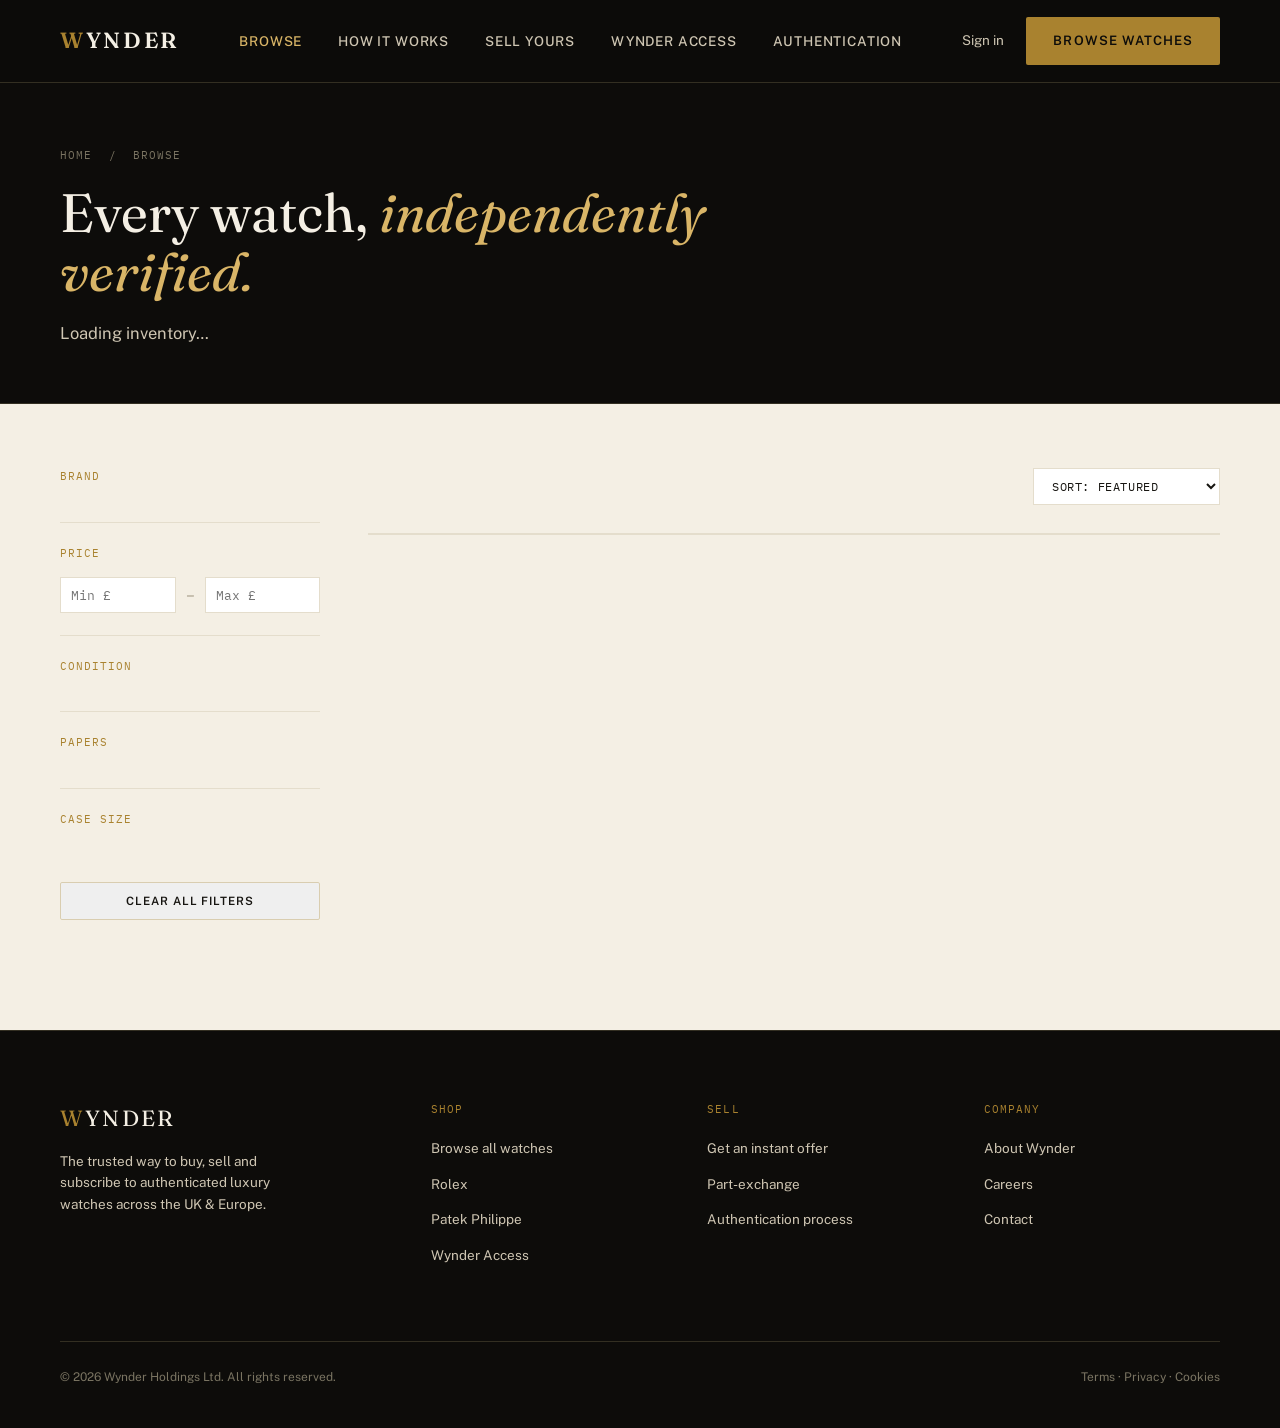
==== browse.html @ 978c3094 "Add files via upload" ====
<!DOCTYPE html>
<html lang="en">
<head>
<meta charset="UTF-8">
<meta name="viewport" content="width=device-width, initial-scale=1.0">
<title>Browse verified watches — Wynder</title>
<meta name="description" content="Browse Wynder's curated selection of independently authenticated luxury watches, from Rolex to Patek Philippe.">
<link rel="preconnect" href="https://fonts.googleapis.com">
<link rel="preconnect" href="https://fonts.gstatic.com" crossorigin>
<link href="https://fonts.googleapis.com/css2?family=Fraunces:ital,opsz,wght@0,9..144,300;0,9..144,400;0,9..144,500;0,9..144,600;1,9..144,400;1,9..144,500&family=Public+Sans:wght@400;500;600;700&family=IBM+Plex+Mono:wght@400;500&display=swap" rel="stylesheet">
<link rel="stylesheet" href="styles.css">
</head>
<body>

<header>
  <nav class="wrap">
    <a href="index.html" class="logo"><span>W</span>YNDER</a>
    <ul class="navlinks">
      <li><a href="browse.html" style="color:#d9b567;">Browse</a></li>
      <li><a href="how-it-works.html">How it works</a></li>
      <li><a href="sell.html">Sell yours</a></li>
      <li><a href="wynder-access.html">Wynder Access</a></li>
      <li><a href="authentication.html">Authentication</a></li>
    </ul>
    <div class="navcta">
      <a href="#" class="navtext">Sign in</a>
      <a href="browse.html" class="btn btn-gold">Browse watches</a>
      <button class="menu-btn" aria-label="Open menu">&#9776;</button>
    </div>
  </nav>
</header>

<section class="pagebanner">
  <div class="wrap">
    <div class="crumb"><a href="index.html">Home</a> &nbsp;/&nbsp; Browse</div>
    <h1 class="serif">Every watch, <em>independently verified.</em></h1>
    <p class="lead" id="banner-count">Loading inventory&hellip;</p>
  </div>
</section>

<section class="light" style="padding-top:64px;">
  <div class="wrap">
    <div class="browse-layout">

      <aside class="filters">
        <div class="filter-block">
          <div class="filter-h">Brand</div>
          <div id="filter-brand"></div>
        </div>

        <div class="filter-block">
          <div class="filter-h">Price</div>
          <div class="filter-range">
            <input type="number" id="price-min" placeholder="Min £" aria-label="Minimum price">
            <span style="color:#a89f8c;">&ndash;</span>
            <input type="number" id="price-max" placeholder="Max £" aria-label="Maximum price">
          </div>
        </div>

        <div class="filter-block">
          <div class="filter-h">Condition</div>
          <div id="filter-condition"></div>
        </div>

        <div class="filter-block">
          <div class="filter-h">Papers</div>
          <div id="filter-papers"></div>
        </div>

        <div class="filter-block" style="border-bottom:none;">
          <div class="filter-h">Case size</div>
          <div id="filter-size"></div>
        </div>

        <button id="clear-filters" type="button" class="btn btn-ghost" style="width:100%; margin-top:18px; border-color:#d9cdb0; color:#171511; font-size:11.5px; padding:11px;">Clear all filters</button>
      </aside>

      <div>
        <div class="results-head">
          <div class="results-count mono" id="results-count">&nbsp;</div>
          <select class="sort-select" id="sort-select">
            <option value="featured">Sort: Featured</option>
            <option value="price-asc">Price: Low to high</option>
            <option value="price-desc">Price: High to low</option>
            <option value="newest">Newest listed</option>
          </select>
        </div>

        <div class="grid-watches" id="watch-grid"></div>
        <p id="no-results" style="display:none; padding:60px 0; text-align:center; color:#8a8272; font-size:14px;">No watches match those filters. Try widening your search.</p>

      </div>

    </div>
  </div>
</section>

<footer>
  <div class="wrap">
    <div class="foot-grid">
      <div>
        <div class="foot-logo"><span>W</span>YNDER</div>
        <p class="foot-tag">The trusted way to buy, sell and subscribe to authenticated luxury watches across the UK &amp; Europe.</p>
      </div>
      <div>
        <div class="foot-h">Shop</div>
        <ul class="foot-links">
          <li><a href="browse.html">Browse all watches</a></li>
          <li><a href="#">Rolex</a></li>
          <li><a href="#">Patek Philippe</a></li>
          <li><a href="wynder-access.html">Wynder Access</a></li>
        </ul>
      </div>
      <div>
        <div class="foot-h">Sell</div>
        <ul class="foot-links">
          <li><a href="sell.html">Get an instant offer</a></li>
          <li><a href="#">Part-exchange</a></li>
          <li><a href="authentication.html">Authentication process</a></li>
        </ul>
      </div>
      <div>
        <div class="foot-h">Company</div>
        <ul class="foot-links">
          <li><a href="index.html#team">About Wynder</a></li>
          <li><a href="#">Careers</a></li>
          <li><a href="#">Contact</a></li>
        </ul>
      </div>
    </div>
    <div class="foot-bottom">
      <span>&copy; 2026 Wynder Holdings Ltd. All rights reserved.</span>
      <span>Terms &middot; Privacy &middot; Cookies</span>
    </div>
  </div>
</footer>

<script src="data/listings.js"></script>
<script>
  const menuBtn = document.querySelector('.menu-btn');
  const navlinks = document.querySelector('.navlinks');
  if(menuBtn){
    menuBtn.addEventListener('click', () => {
      const open = navlinks.style.display === 'flex';
      navlinks.style.display = open ? 'none' : 'flex';
      navlinks.style.cssText += open ? '' : 'position:absolute; top:82px; left:0; right:0; flex-direction:column; background:#0d0c0a; padding:20px 24px; border-bottom:1px solid #332f22; gap:18px;';
    });
  }

  const iconShapes = [
    '<circle cx="60" cy="60" r="44"/><circle cx="60" cy="60" r="36"/><line x1="60" y1="60" x2="60" y2="34"/><line x1="60" y1="60" x2="80" y2="68"/><circle cx="60" cy="60" r="2.4" fill="#a9822f"/><rect x="52" y="8" width="16" height="14" rx="2"/><rect x="52" y="98" width="16" height="14" rx="2"/>',
    '<rect x="24" y="24" width="72" height="72" rx="10"/><circle cx="60" cy="60" r="26"/><line x1="60" y1="60" x2="60" y2="42"/><line x1="60" y1="60" x2="74" y2="60"/>',
    '<circle cx="60" cy="60" r="46"/><circle cx="60" cy="60" r="30"/><line x1="60" y1="60" x2="60" y2="36"/><line x1="60" y1="60" x2="78" y2="72"/><circle cx="60" cy="60" r="2.4" fill="#a9822f"/>',
    '<circle cx="60" cy="60" r="44"/><circle cx="60" cy="60" r="34"/><line x1="60" y1="60" x2="60" y2="38"/><line x1="60" y1="60" x2="72" y2="66"/><circle cx="60" cy="60" r="2.4" fill="#a9822f"/><circle cx="60" cy="24" r="3"/>',
  ];

  const ALL = WYNDER_LISTINGS;
  const CASE_BUCKETS = [
    { key: 'under36', label: 'Under 36mm', test: d => d < 36 },
    { key: '36to40',  label: '36\u201340mm', test: d => d >= 36 && d <= 40 },
    { key: '41to44',  label: '41\u201344mm', test: d => d > 40 && d <= 44 },
    { key: 'over44',  label: 'Over 44mm', test: d => d > 44 },
  ];

  function countBy(items, keyFn){
    const counts = {};
    items.forEach(w => { const k = keyFn(w); counts[k] = (counts[k]||0) + 1; });
    return counts;
  }

  function buildCheckboxGroup(container, items, keyFn, labelFn, sortKeys){
    const counts = countBy(items, keyFn);
    let keys = Object.keys(counts);
    if(sortKeys) keys = sortKeys(keys); else keys.sort();
    container.innerHTML = keys.map(k => `
      <label class="filter-opt">
        <input type="checkbox" data-value="${k}">
        ${labelFn(k)} <span class="cnt">${counts[k]}</span>
      </label>
    `).join('');
  }

  const brandEl = document.getElementById('filter-brand');
  const conditionEl = document.getElementById('filter-condition');
  const papersEl = document.getElementById('filter-papers');
  const sizeEl = document.getElementById('filter-size');

  buildCheckboxGroup(brandEl, ALL, w => w.brand, k => k);
  buildCheckboxGroup(conditionEl, ALL, w => w.condition, k => k, keys => {
    const order = ['Unworn','Excellent','Very good','Good'];
    return keys.sort((a,b) => order.indexOf(a) - order.indexOf(b));
  });
  buildCheckboxGroup(papersEl, ALL, w => w.papers, k => k, keys => {
    const order = ['Full set','Box only','Papers only','Watch only'];
    return keys.sort((a,b) => order.indexOf(a) - order.indexOf(b));
  });

  const sizeCounts = {};
  CASE_BUCKETS.forEach(b => { sizeCounts[b.key] = ALL.filter(w => b.test(w.caseDiameter)).length; });
  sizeEl.innerHTML = CASE_BUCKETS.filter(b => sizeCounts[b.key] > 0).map(b => `
    <label class="filter-opt">
      <input type="checkbox" data-value="${b.key}">
      ${b.label} <span class="cnt">${sizeCounts[b.key]}</span>
    </label>
  `).join('');

  function getChecked(container){
    return Array.from(container.querySelectorAll('input[type="checkbox"]:checked')).map(el => el.dataset.value);
  }

  function applyFilters(){
    const brands = getChecked(brandEl);
    const conditions = getChecked(conditionEl);
    const papers = getChecked(papersEl);
    const sizes = getChecked(sizeEl);
    const min = parseFloat(document.getElementById('price-min').value);
    const max = parseFloat(document.getElementById('price-max').value);

    let results = ALL.filter(w => {
      if(brands.length && !brands.includes(w.brand)) return false;
      if(conditions.length && !conditions.includes(w.condition)) return false;
      if(papers.length && !papers.includes(w.papers)) return false;
      if(sizes.length){
        const bucket = CASE_BUCKETS.find(b => b.test(w.caseDiameter));
        if(!bucket || !sizes.includes(bucket.key)) return false;
      }
      if(!isNaN(min) && w.priceValue < min) return false;
      if(!isNaN(max) && w.priceValue > max) return false;
      return true;
    });

    const sort = document.getElementById('sort-select').value;
    if(sort === 'price-asc') results = results.slice().sort((a,b) => a.priceValue - b.priceValue);
    else if(sort === 'price-desc') results = results.slice().sort((a,b) => b.priceValue - a.priceValue);
    else if(sort === 'newest') results = results.slice().sort((a,b) => b.year - a.year);

    renderGrid(results);
  }

  function renderGrid(items){
    const grid = document.getElementById('watch-grid');
    const countEl = document.getElementById('results-count');
    const noResults = document.getElementById('no-results');

    countEl.textContent = `${items.length} result${items.length === 1 ? '' : 's'}`;
    noResults.style.display = items.length ? 'none' : 'block';
    grid.style.display = items.length ? '' : 'none';

    grid.innerHTML = items.map((w,i) => `
      <div class="wcard">
        <div class="wcard-media">
          <div class="wcard-badge">
            <svg viewBox="0 0 24 24" fill="none" stroke="currentColor" stroke-width="2"><path d="M9 12l2 2 4-4"/><circle cx="12" cy="12" r="10"/></svg>
            Verified
          </div>
          ${w.img
            ? `<img src="${w.img}" alt="${w.brand} ${w.model}" style="width:100%; height:100%; object-fit:cover;">`
            : `<svg viewBox="0 0 120 120" fill="none" stroke="#a9822f" stroke-width="1.4">${iconShapes[w.icon != null ? w.icon : (i % iconShapes.length)]}</svg>`}
        </div>
        <div class="wcard-body">
          <div class="wcard-brand">${w.brand}</div>
          <div class="wcard-name serif">${w.model}</div>
          <div class="wcard-meta mono">${w.meta}</div>
          <div class="wcard-foot">
            <span class="wcard-price">${w.price}</span>
            <a href="${w.link || ('product.html?id=' + w.id)}" class="wcard-link">View &rarr;</a>
          </div>
        </div>
      </div>
    `).join('');
  }

  document.getElementById('banner-count').textContent =
    `${ALL.length} watches currently available, each authenticated by our in-house specialists before listing.`;

  [brandEl, conditionEl, papersEl, sizeEl].forEach(el => el.addEventListener('change', applyFilters));
  document.getElementById('price-min').addEventListener('input', applyFilters);
  document.getElementById('price-max').addEventListener('input', applyFilters);
  document.getElementById('sort-select').addEventListener('change', applyFilters);
  document.getElementById('clear-filters').addEventListener('click', () => {
    document.querySelectorAll('.filters input[type="checkbox"]').forEach(el => el.checked = false);
    document.getElementById('price-min').value = '';
    document.getElementById('price-max').value = '';
    document.getElementById('sort-select').value = 'featured';
    applyFilters();
  });

  applyFilters();
</script>

</body>
</html>
---- styles.css ----
:root{
    --obsidian:#0d0c0a;
    --ink:#17150f;
    --ink-2:#211e16;
    --brass:#a9822f;
    --brass-lt:#c9a25c;
    --champagne:#d9b567;
    --parchment:#f4efe4;
    --parchment-dim:#cfc6b3;
    --verdigris:#5c6b5a;
    --verdigris-lt:#7c8c78;
    --line:#332f22;
    --line-lt:#e4ddcc;
    --max:1240px;
  }
  *{box-sizing:border-box; margin:0; padding:0;}
  html{scroll-behavior:smooth;}
  @media (prefers-reduced-motion: reduce){
    html{scroll-behavior:auto;}
    *{animation-duration:0.001ms !important; animation-iteration-count:1 !important; transition-duration:0.001ms !important;}
  }
  body{
    background:var(--obsidian);
    color:var(--parchment);
    font-family:'Public Sans', sans-serif;
    font-size:16px;
    line-height:1.6;
    -webkit-font-smoothing:antialiased;
  }
  a{color:inherit;}
  .wrap{max-width:var(--max); margin:0 auto; padding:0 40px;}
  .serif{font-family:'Fraunces', serif;}
  .mono{font-family:'IBM Plex Mono', monospace; letter-spacing:0.02em;}
  .eyebrow{
    font-family:'IBM Plex Mono', monospace;
    text-transform:uppercase;
    letter-spacing:0.18em;
    font-size:11px;
    color:var(--champagne);
    display:flex; align-items:center; gap:10px;
  }
  .eyebrow::before{content:""; width:22px; height:1px; background:var(--brass);}
  img,svg{display:block; max-width:100%;}
  button{font-family:inherit; cursor:pointer;}
  :focus-visible{outline:2px solid var(--champagne); outline-offset:3px;}

  /* ---------- nav ---------- */
  header{
    position:sticky; top:0; z-index:50;
    background:rgba(13,12,10,0.86);
    backdrop-filter:blur(10px);
    border-bottom:1px solid var(--line);
  }
  nav.wrap{display:flex; align-items:center; justify-content:space-between; height:82px;}
  .logo{
    font-family:'Fraunces', serif;
    font-weight:600;
    font-size:22px;
    letter-spacing:0.12em;
    color:var(--parchment);
    text-decoration:none;
  }
  .logo span{color:var(--brass);}
  .navlinks{display:flex; gap:36px; list-style:none;}
  .navlinks a{
    font-size:13.5px; text-decoration:none; color:var(--parchment-dim);
    text-transform:uppercase; letter-spacing:0.06em; font-weight:500;
    transition:color .2s;
    padding:6px 0;
    border-bottom:1px solid transparent;
  }
  .navlinks a:hover{color:var(--champagne); border-bottom-color:var(--brass);}
  .navcta{display:flex; align-items:center; gap:22px;}
  .btn{
    display:inline-flex; align-items:center; justify-content:center; gap:8px;
    padding:13px 26px; font-size:13px; font-weight:600;
    text-transform:uppercase; letter-spacing:0.08em;
    text-decoration:none; border-radius:2px; border:1px solid transparent;
    transition:all .2s; white-space:nowrap;
  }
  .btn-gold{background:var(--brass); color:var(--obsidian);}
  .btn-gold:hover{background:var(--champagne);}
  .btn-ghost{border-color:var(--line); color:var(--parchment);}
  .btn-ghost:hover{border-color:var(--brass); color:var(--champagne);}
  .navtext{font-size:13.5px; color:var(--parchment-dim); text-decoration:none;}
  .navtext:hover{color:var(--champagne);}
  .menu-btn{display:none; background:none; border:1px solid var(--line); color:var(--parchment); padding:9px 12px; border-radius:2px;}

  /* ---------- hero ---------- */
  .hero{
    position:relative;
    padding:120px 0 100px;
    overflow:hidden;
    border-bottom:1px solid var(--line);
  }
  .hero-grid{
    display:grid; grid-template-columns:1.15fr 0.85fr; gap:60px; align-items:center;
  }
  .hero h1{
    font-size:clamp(44px, 5.6vw, 78px);
    font-weight:400;
    line-height:1.04;
    letter-spacing:-0.01em;
  }
  .hero h1 em{font-style:italic; color:var(--champagne); font-weight:400;}
  .hero p.lead{
    margin-top:26px; max-width:520px; font-size:18px; color:var(--parchment-dim); line-height:1.7;
  }
  .hero-actions{display:flex; gap:16px; margin-top:38px; flex-wrap:wrap;}
  .search-pill{
    margin-top:44px; display:flex; align-items:center; gap:14px;
    background:var(--ink); border:1px solid var(--line); border-radius:999px;
    padding:8px 8px 8px 22px; max-width:520px;
  }
  .search-pill input{
    flex:1; background:none; border:none; color:var(--parchment); font-size:14px;
    font-family:'Public Sans', sans-serif;
  }
  .search-pill input::placeholder{color:#7a7462;}
  .search-pill input:focus{outline:none;}
  .search-pill button{
    background:var(--brass); color:var(--obsidian); border:none; border-radius:999px;
    padding:12px 22px; font-size:12.5px; font-weight:700; text-transform:uppercase; letter-spacing:0.06em;
  }
  .chips{display:flex; gap:10px; margin-top:18px; flex-wrap:wrap;}
  .chip{
    font-family:'IBM Plex Mono', monospace; font-size:11.5px; padding:7px 14px;
    border:1px solid var(--line); border-radius:999px; color:var(--parchment-dim);
    background:none; transition:all .2s;
  }
  .chip:hover, .chip.active{border-color:var(--brass); color:var(--champagne);}

  /* hero seal */
  .seal-wrap{position:relative; display:flex; align-items:center; justify-content:center;}
  .seal{width:100%; max-width:380px;}
  .seal circle, .seal path, .seal line{
    fill:none; stroke:var(--brass); stroke-width:1;
  }
  .seal .thick{stroke-width:1.6;}
  .seal-draw{
    stroke-dasharray:1400; stroke-dashoffset:1400;
    animation:draw 2.6s ease forwards .3s;
  }
  @keyframes draw{ to{stroke-dashoffset:0;} }
  @media (prefers-reduced-motion: reduce){ .seal-draw{stroke-dashoffset:0; animation:none;} }

  /* ---------- trust strip ---------- */
  .strip{
    border-bottom:1px solid var(--line); background:var(--ink);
  }
  .strip .wrap{
    display:grid; grid-template-columns:repeat(4,1fr);
    padding:36px 40px;
  }
  .strip-item{padding:0 24px; border-left:1px solid var(--line);}
  .strip-item:first-child{border-left:none; padding-left:0;}
  .strip-num{font-family:'Fraunces', serif; font-size:30px; color:var(--champagne); font-weight:500;}
  .strip-lbl{font-size:12.5px; color:var(--parchment-dim); margin-top:6px; line-height:1.5;}
  .strip-src{font-family:'IBM Plex Mono', monospace; font-size:9.5px; color:#6b6455; margin-top:6px; display:block;}

  /* ---------- section shell ---------- */
  section{padding:110px 0;}
  .section-head{max-width:640px; margin-bottom:64px;}
  .section-head h2{font-size:clamp(30px,3.4vw,44px); font-weight:400; margin-top:16px; line-height:1.15;}
  .section-head p{margin-top:16px; color:var(--parchment-dim); font-size:16px; max-width:520px;}
  .light{background:var(--parchment); color:var(--ink);}
  .light .eyebrow{color:var(--brass);}
  .light .section-head p{color:#5c5443;}

  /* ---------- browse grid ---------- */
  .grid-watches{
    display:grid; grid-template-columns:repeat(3,1fr); gap:1px;
    background:var(--line-lt); border:1px solid var(--line-lt);
  }
  .wcard{background:var(--parchment); padding:0; position:relative;}
  .wcard-media{
    aspect-ratio:1/1; display:flex; align-items:center; justify-content:center;
    background:linear-gradient(160deg,#efe9db,#e4ddcc);
    position:relative; overflow:hidden;
  }
  .wcard-media svg{width:56%; height:56%;}
  .wcard-badge{
    position:absolute; top:16px; left:16px;
    display:flex; align-items:center; gap:6px;
    background:var(--ink); color:var(--champagne);
    font-family:'IBM Plex Mono', monospace; font-size:10px; text-transform:uppercase; letter-spacing:0.08em;
    padding:6px 10px; border-radius:999px;
  }
  .wcard-badge svg{width:11px; height:11px;}
  .wcard-body{padding:24px;}
  .wcard-brand{font-family:'IBM Plex Mono', monospace; font-size:11px; text-transform:uppercase; letter-spacing:0.08em; color:var(--brass);}
  .wcard-name{font-family:'Fraunces', serif; font-size:19px; margin-top:6px; color:var(--ink);}
  .wcard-meta{font-size:12.5px; color:#8a8272; margin-top:6px;}
  .wcard-foot{display:flex; align-items:center; justify-content:space-between; margin-top:16px; padding-top:16px; border-top:1px solid var(--line-lt);}
  .wcard-price{font-family:'IBM Plex Mono', monospace; font-size:15px; color:var(--ink); font-weight:500;}
  .wcard-link{font-size:11.5px; text-transform:uppercase; letter-spacing:0.06em; color:var(--brass); text-decoration:none; font-weight:600;}
  .browse-foot{display:flex; justify-content:center; margin-top:48px;}

  /* ---------- how it works ---------- */
  .steps{display:grid; grid-template-columns:repeat(3,1fr); gap:0; border-top:1px solid var(--line);}
  .step{padding:44px 40px 44px 0; border-right:1px solid var(--line);}
  .step:last-child{border-right:none; padding-right:0;}
  .step-idx{font-family:'IBM Plex Mono', monospace; font-size:12px; color:var(--brass);}
  .step h3{font-family:'Fraunces', serif; font-size:26px; font-weight:400; margin:18px 0 12px; font-style:italic;}
  .step p{color:var(--parchment-dim); font-size:14.5px; line-height:1.7;}

  /* ---------- split (sell / access) ---------- */
  .split{display:grid; grid-template-columns:1fr 1fr;}
  .split > div{padding:100px 56px;}
  .split-left{background:var(--ink); border-right:1px solid var(--line);}
  .split-right{background:var(--obsidian);}
  .split h3{font-family:'Fraunces', serif; font-size:34px; font-weight:400; margin:18px 0 18px; max-width:380px;}
  .split p{color:var(--parchment-dim); font-size:15px; max-width:400px; margin-bottom:28px;}
  .kv{display:flex; gap:0; margin:28px 0; border-top:1px solid var(--line);}
  .kv > div{flex:1; padding:18px 0; border-right:1px solid var(--line);}
  .kv > div:last-child{border-right:none;}
  .kv .n{font-family:'Fraunces', serif; font-size:24px; color:var(--champagne);}
  .kv .l{font-size:11.5px; color:var(--parchment-dim); margin-top:4px;}

  /* ---------- authentication ---------- */
  .auth{background:var(--ink); border-top:1px solid var(--line); border-bottom:1px solid var(--line);}
  .auth-grid{display:grid; grid-template-columns:0.9fr 1.1fr; gap:70px; align-items:center;}
  .auth-list{list-style:none; margin-top:30px;}
  .auth-list li{
    display:flex; gap:18px; padding:20px 0; border-top:1px solid var(--line);
  }
  .auth-list li:last-child{border-bottom:1px solid var(--line);}
  .auth-list .num{font-family:'IBM Plex Mono', monospace; color:var(--brass); font-size:13px; padding-top:2px;}
  .auth-list h4{font-family:'Fraunces', serif; font-weight:500; font-size:16.5px; margin-bottom:6px;}
  .auth-list p{font-size:13.5px; color:var(--parchment-dim); line-height:1.6;}
  .auth-visual{
    aspect-ratio:4/5; border:1px solid var(--line);
    display:flex; align-items:center; justify-content:center;
    background:radial-gradient(circle at 50% 40%, #1c1912, var(--obsidian));
  }
  .auth-visual .seal{max-width:230px;}
  .auth-visual .seal circle, .auth-visual .seal path, .auth-visual .seal line{stroke:var(--brass);}

  /* ---------- brand strip / trustpilot ---------- */
  .testi{background:var(--parchment); color:var(--ink);}
  .testi-grid{display:grid; grid-template-columns:repeat(3,1fr); gap:1px; background:var(--line-lt); border:1px solid var(--line-lt);}
  .testi-card{background:var(--parchment); padding:32px;}
  .stars{color:var(--brass); font-size:13px; letter-spacing:2px;}
  .testi-card p{font-family:'Fraunces', serif; font-style:italic; font-size:16px; margin:16px 0 18px; line-height:1.55; color:#2a2619;}
  .testi-name{font-size:12px; color:#8a8272; text-transform:uppercase; letter-spacing:0.05em;}

  /* ---------- final cta ---------- */
  .cta-band{
    text-align:center; padding:120px 0; position:relative;
    border-top:1px solid var(--line);
  }
  .cta-band h2{font-family:'Fraunces', serif; font-weight:400; font-size:clamp(36px,5vw,58px); max-width:760px; margin:0 auto 30px;}
  .cta-band h2 em{color:var(--champagne); font-style:italic;}
  .cta-actions{display:flex; gap:16px; justify-content:center; margin-top:18px;}

  /* ---------- footer ---------- */
  footer{border-top:1px solid var(--line); padding:70px 0 40px;}
  .foot-grid{display:grid; grid-template-columns:1.4fr 1fr 1fr 1fr; gap:40px;}
  .foot-logo{font-family:'Fraunces', serif; font-size:22px; letter-spacing:0.1em;}
  .foot-logo span{color:var(--brass);}
  .foot-tag{color:var(--parchment-dim); font-size:13.5px; margin-top:14px; max-width:260px; line-height:1.6;}
  .foot-h{font-family:'IBM Plex Mono', monospace; font-size:11px; text-transform:uppercase; letter-spacing:0.1em; color:var(--brass); margin-bottom:16px;}
  .foot-links{list-style:none;}
  .foot-links li{margin-bottom:10px;}
  .foot-links a{color:var(--parchment-dim); text-decoration:none; font-size:13.5px;}
  .foot-links a:hover{color:var(--champagne);}
  .foot-bottom{
    display:flex; justify-content:space-between; align-items:center;
    margin-top:64px; padding-top:26px; border-top:1px solid var(--line);
    font-size:12px; color:#7a7462; flex-wrap:wrap; gap:12px;
  }

  /* ---------- responsive ---------- */
  @media (max-width:980px){
    .wrap{padding:0 24px;}
    .navlinks{display:none;}
    .menu-btn{display:block;}
    .navtext{display:none;}
    .hero{padding:70px 0 60px;}
    .hero-grid{grid-template-columns:1fr; gap:50px;}
    .seal-wrap{order:-1;}
    .seal{max-width:220px; margin:0 auto;}
    .strip .wrap{grid-template-columns:repeat(2,1fr); row-gap:28px;}
    .strip-item:nth-child(3){border-left:none;}
    section{padding:70px 0;}
    .grid-watches{grid-template-columns:1fr;}
    .steps{grid-template-columns:1fr; border-top:none;}
    .step{border-right:none; border-top:1px solid var(--line); padding:32px 0;}
    .split{grid-template-columns:1fr;}
    .split-left{border-right:none; border-bottom:1px solid var(--line);}
    .split > div{padding:60px 24px;}
    .auth-grid{grid-template-columns:1fr;}
    .auth-visual{order:-1; max-width:280px; margin:0 auto;}
    .testi-grid{grid-template-columns:1fr;}
    .foot-grid{grid-template-columns:1fr 1fr; row-gap:36px;}
  }

/* ============ shared interior-page components ============ */

/* page banner (small hero for interior pages) */
.pagebanner{
  padding:64px 0 56px; border-bottom:1px solid var(--line);
  position:relative;
}
.pagebanner .crumb{
  font-family:'IBM Plex Mono', monospace; font-size:11px; text-transform:uppercase;
  letter-spacing:0.1em; color:#7a7462; margin-bottom:18px;
}
.pagebanner .crumb a{color:#7a7462; text-decoration:none;}
.pagebanner .crumb a:hover{color:var(--champagne);}
.pagebanner h1{font-size:clamp(34px,4.4vw,54px); font-weight:400; line-height:1.1; max-width:760px;}
.pagebanner h1 em{color:var(--champagne); font-style:italic;}
.pagebanner p.lead{margin-top:18px; color:var(--parchment-dim); font-size:16.5px; max-width:560px; line-height:1.7;}

/* browse layout: sidebar + grid */
.browse-layout{display:grid; grid-template-columns:260px 1fr; gap:48px; align-items:start;}
.filters{position:sticky; top:100px;}
.filter-block{border-bottom:1px solid var(--line-lt); padding:22px 0;}
.filter-block:first-child{padding-top:0;}
.filter-h{font-family:'IBM Plex Mono', monospace; font-size:11px; text-transform:uppercase; letter-spacing:0.09em; color:var(--brass); margin-bottom:14px;}
.filter-opt{display:flex; align-items:center; gap:10px; padding:6px 0; font-size:13.5px; color:#5c5443; cursor:pointer;}
.filter-opt input{accent-color:var(--brass);}
.filter-opt .cnt{margin-left:auto; color:#a89f8c; font-family:'IBM Plex Mono', monospace; font-size:11px;}
.filter-range{display:flex; align-items:center; gap:10px; margin-top:8px;}
.filter-range input{width:100%; padding:9px 10px; border:1px solid var(--line-lt); font-size:12.5px; font-family:'IBM Plex Mono', monospace; background:#fff; color:#171511;}
.results-head{display:flex; align-items:center; justify-content:space-between; margin-bottom:28px; flex-wrap:wrap; gap:14px;}
.results-count{font-size:13.5px; color:#8a8272;}
.sort-select{
  font-family:'IBM Plex Mono', monospace; font-size:12px; padding:9px 14px; border:1px solid var(--line-lt);
  background:#fff; color:#171511; text-transform:uppercase; letter-spacing:0.05em;
}
.pagination{display:flex; justify-content:center; gap:8px; margin-top:56px;}
.page-btn{
  width:38px; height:38px; display:flex; align-items:center; justify-content:center;
  border:1px solid var(--line-lt); font-family:'IBM Plex Mono', monospace; font-size:12.5px;
  color:#5c5443; text-decoration:none; background:#fff;
}
.page-btn.active{background:var(--ink); color:var(--champagne); border-color:var(--ink);}
.page-btn:hover:not(.active){border-color:var(--brass); color:var(--brass);}

/* forms */
.form-card{background:var(--ink); border:1px solid var(--line); padding:44px;}
.form-row{display:grid; grid-template-columns:1fr 1fr; gap:20px; margin-bottom:20px;}
.form-field{display:flex; flex-direction:column; gap:8px;}
.form-field.full{grid-column:1/-1;}
.form-field label{font-size:12px; text-transform:uppercase; letter-spacing:0.06em; color:var(--parchment-dim);}
.form-field input, .form-field select, .form-field textarea{
  background:var(--obsidian); border:1px solid var(--line); color:var(--parchment);
  padding:13px 14px; font-family:'Public Sans', sans-serif; font-size:14.5px; border-radius:2px;
}
.form-field input:focus, .form-field select:focus, .form-field textarea:focus{outline:none; border-color:var(--brass);}
.form-field textarea{resize:vertical; min-height:100px;}
.form-note{font-size:12px; color:#7a7462; margin-top:18px; line-height:1.6;}

/* process timeline (expanded how-it-works) */
.timeline{margin-top:20px;}
.tl-item{display:grid; grid-template-columns:90px 1fr; gap:30px; padding:40px 0; border-top:1px solid var(--line);}
.tl-item:last-child{border-bottom:1px solid var(--line);}
.tl-idx{font-family:'IBM Plex Mono', monospace; font-size:13px; color:var(--brass); padding-top:4px;}
.tl-item h3{font-family:'Fraunces', serif; font-size:26px; font-weight:400; font-style:italic; margin-bottom:12px;}
.tl-item p{color:var(--parchment-dim); font-size:15px; max-width:640px; line-height:1.75;}
.tl-item ul{margin-top:14px; padding-left:20px; color:var(--parchment-dim); font-size:14px; line-height:1.9;}

/* pricing tiers (wynder access) */
.tiers{display:grid; grid-template-columns:repeat(3,1fr); gap:1px; background:var(--line); border:1px solid var(--line);}
.tier{background:var(--ink); padding:40px 32px; position:relative;}
.tier.featured{background:var(--obsidian);}
.tier-tag{
  position:absolute; top:0; left:32px; transform:translateY(-50%);
  background:var(--brass); color:var(--obsidian); font-family:'IBM Plex Mono', monospace;
  font-size:10px; text-transform:uppercase; letter-spacing:0.08em; padding:5px 12px; border-radius:999px;
}
.tier-name{font-family:'IBM Plex Mono', monospace; font-size:12px; text-transform:uppercase; letter-spacing:0.08em; color:var(--brass);}
.tier-price{font-family:'Fraunces', serif; font-size:42px; color:var(--parchment); margin:14px 0 4px;}
.tier-price span{font-size:14px; color:var(--parchment-dim); font-family:'Public Sans', sans-serif;}
.tier-desc{font-size:13.5px; color:var(--parchment-dim); margin-bottom:24px; min-height:40px;}
.tier-list{list-style:none; margin-bottom:32px;}
.tier-list li{
  display:flex; gap:10px; padding:10px 0; border-top:1px solid var(--line);
  font-size:13.5px; color:var(--parchment-dim);
}
.tier-list li:before{content:"\2713"; color:var(--brass); font-weight:700;}

/* FAQ accordion */
.faq{max-width:760px;}
.faq-item{border-top:1px solid var(--line-lt);}
.faq-item:last-child{border-bottom:1px solid var(--line-lt);}
.faq-q{
  display:flex; align-items:center; justify-content:space-between; width:100%;
  background:none; border:none; text-align:left; padding:22px 0; cursor:pointer;
  font-family:'Fraunces', serif; font-size:17px; color:#171511;
}
.faq-q .ic{font-family:'IBM Plex Mono', monospace; color:var(--brass); font-size:16px; transition:transform .25s;}
.faq-item.open .ic{transform:rotate(45deg);}
.faq-a{max-height:0; overflow:hidden; transition:max-height .3s ease;}
.faq-a p{padding-bottom:22px; color:#5c5443; font-size:14.5px; line-height:1.75; max-width:640px;}

/* dark faq variant */
.faq.on-dark .faq-item{border-color:var(--line);}
.faq.on-dark .faq-q{color:var(--parchment);}
.faq.on-dark .faq-a p{color:var(--parchment-dim);}

/* stat row (authentication / sell pages) */
.statrow{display:grid; grid-template-columns:repeat(4,1fr); gap:1px; background:var(--line-lt); border:1px solid var(--line-lt); margin-top:20px;}
.statrow > div{background:var(--parchment); padding:26px 22px;}
.statrow .n{font-family:'Fraunces', serif; font-size:28px; color:var(--brass);}
.statrow .l{font-size:12px; color:#8a8272; margin-top:6px;}

@media (max-width:980px){
  .browse-layout{grid-template-columns:1fr;}
  .filters{position:static;}
  .tiers{grid-template-columns:1fr;}
  .tl-item{grid-template-columns:1fr; gap:10px;}
  .form-row{grid-template-columns:1fr;}
  .statrow{grid-template-columns:1fr 1fr;}
}

/* ============ product detail page ============ */
.product-layout{display:grid; grid-template-columns:1.05fr 0.95fr; gap:56px; align-items:flex-start;}
.product-media{
  aspect-ratio:1/1; border:1px solid var(--line-lt); position:relative; overflow:hidden;
  background:linear-gradient(160deg,#efe9db,#e4ddcc);
}
.product-media img{width:100%; height:100%; object-fit:cover;}
.product-media .wcard-badge{position:absolute; top:18px; left:18px;}
.product-brand{font-family:'IBM Plex Mono', monospace; font-size:12px; text-transform:uppercase; letter-spacing:0.1em; color:var(--brass);}
.product-title{font-family:'Fraunces', serif; font-size:34px; margin:10px 0 6px; color:#171511;}
.product-sub{font-size:14px; color:#8a8272; margin-bottom:22px;}
.product-price{font-family:'IBM Plex Mono', monospace; font-size:30px; color:#171511; font-weight:500; margin-bottom:26px;}
.product-actions{display:flex; gap:14px; flex-wrap:wrap; margin-bottom:30px;}
.trust-row{display:flex; gap:26px; flex-wrap:wrap; padding-top:24px; border-top:1px solid var(--line-lt);}
.trust-row div{display:flex; align-items:center; gap:9px; font-size:12.5px; color:#5c5443;}
.trust-row svg{width:17px; height:17px; color:var(--brass); flex-shrink:0;}
.spec-table{width:100%; border-collapse:collapse; margin-top:14px;}
.spec-table tr{border-bottom:1px solid var(--line-lt);}
.spec-table td{padding:14px 4px; font-size:13.5px;}
.spec-table td:first-child{color:#8a8272; width:40%;}
.spec-table td:last-child{color:#171511; font-weight:500; text-align:right;}
@media (max-width:980px){
  .product-layout{grid-template-columns:1fr;}
}
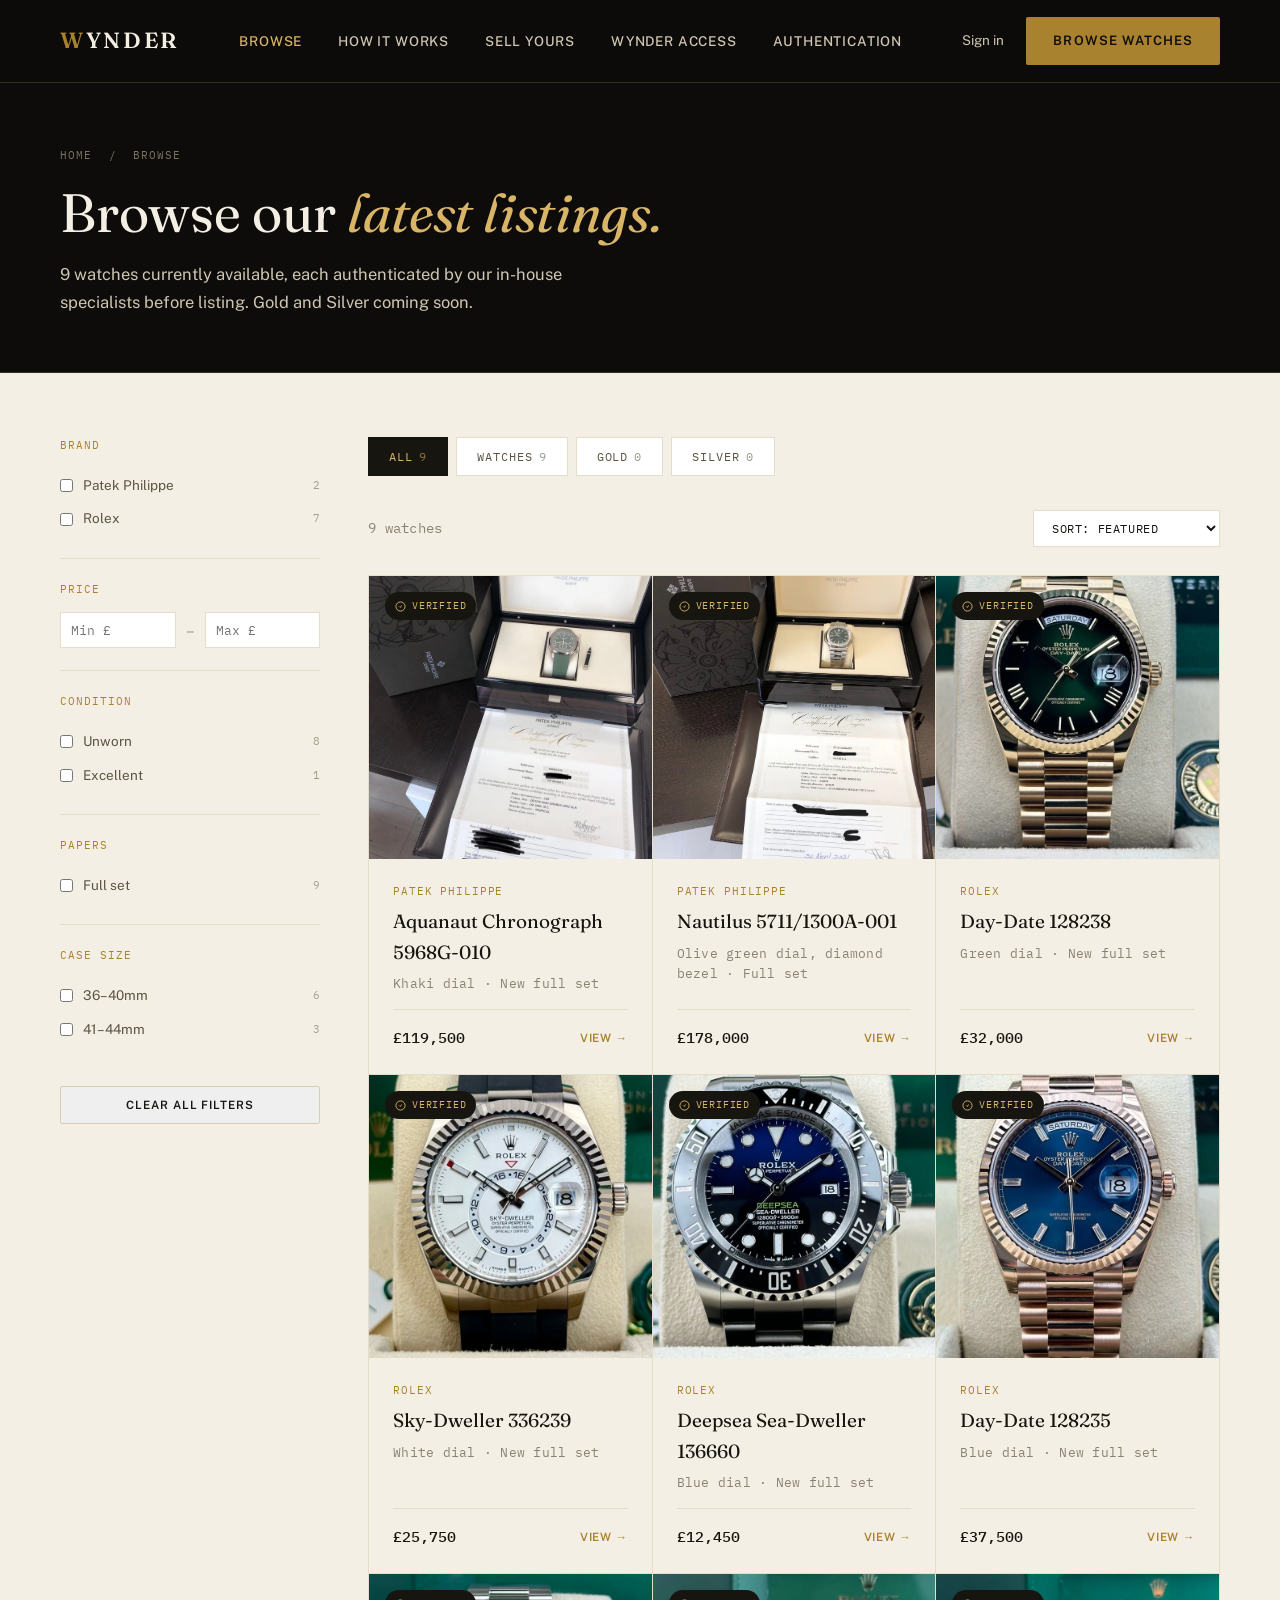
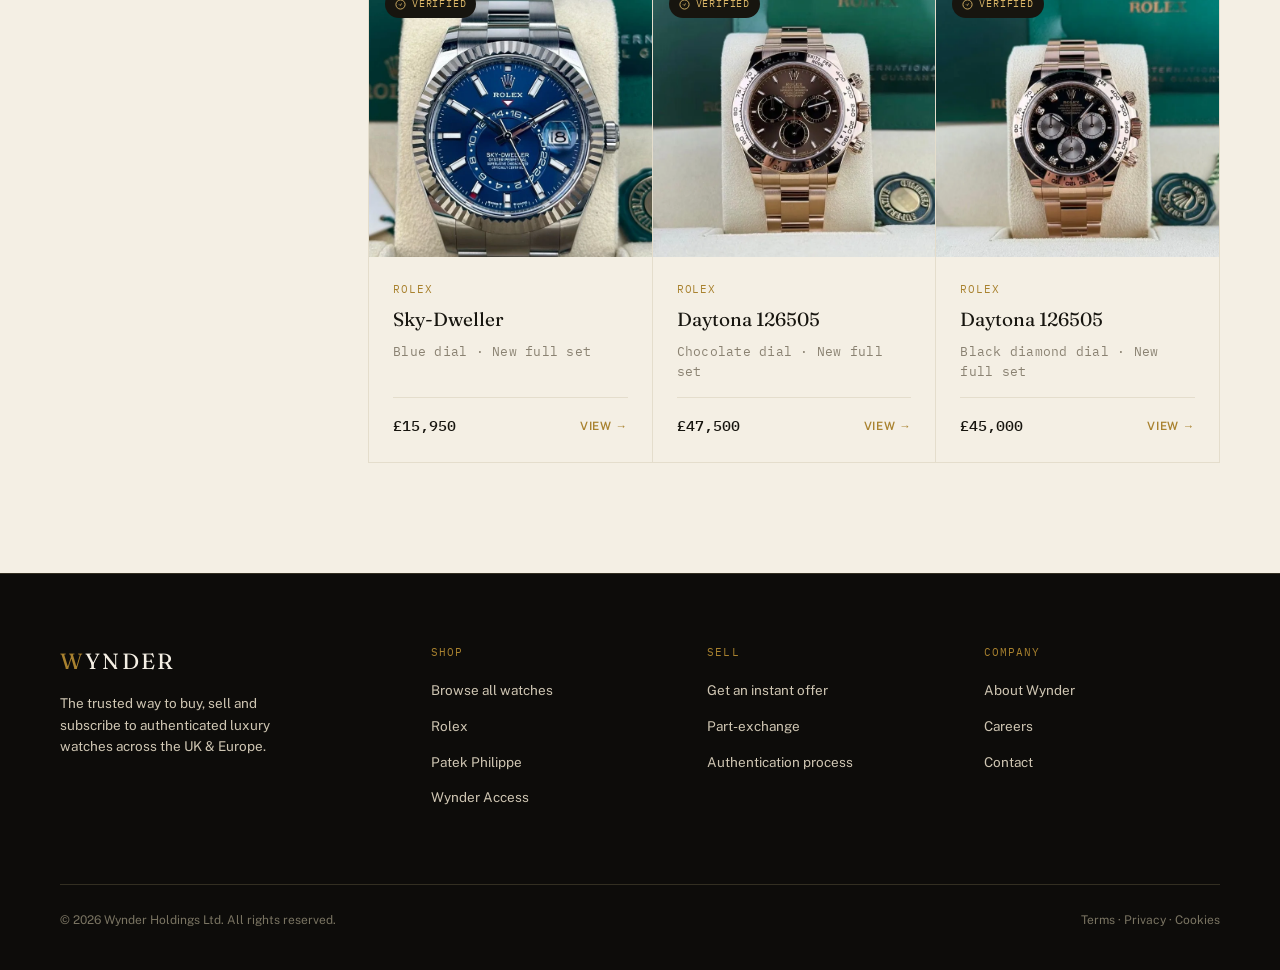
==== commit 14ac4279: "Add files via upload" ====
--- a/browse.html
+++ b/browse.html
@@ -33,7 +33,7 @@
 <section class="pagebanner">
   <div class="wrap">
     <div class="crumb"><a href="index.html">Home</a> &nbsp;/&nbsp; Browse</div>
-    <h1 class="serif">Every watch, <em>independently verified.</em></h1>
+    <h1 class="serif" id="banner-title">Every watch, <em>independently verified.</em></h1>
     <p class="lead" id="banner-count">Loading inventory&hellip;</p>
   </div>
 </section>
@@ -44,7 +44,7 @@
 
       <aside class="filters">
         <div class="filter-block">
-          <div class="filter-h">Brand</div>
+          <div class="filter-h" id="brand-heading">Brand</div>
           <div id="filter-brand"></div>
         </div>
 
@@ -57,17 +57,17 @@
           </div>
         </div>
 
-        <div class="filter-block">
+        <div class="filter-block watch-only">
           <div class="filter-h">Condition</div>
           <div id="filter-condition"></div>
         </div>
 
-        <div class="filter-block">
+        <div class="filter-block watch-only">
           <div class="filter-h">Papers</div>
           <div id="filter-papers"></div>
         </div>
 
-        <div class="filter-block" style="border-bottom:none;">
+        <div class="filter-block watch-only" style="border-bottom:none;">
           <div class="filter-h">Case size</div>
           <div id="filter-size"></div>
         </div>
@@ -76,6 +76,8 @@
       </aside>
 
       <div>
+        <div class="cat-tabs" id="cat-tabs" style="display:none;"></div>
+
         <div class="results-head">
           <div class="results-count mono" id="results-count">&nbsp;</div>
           <select class="sort-select" id="sort-select">
@@ -154,7 +156,14 @@
     '<circle cx="60" cy="60" r="44"/><circle cx="60" cy="60" r="34"/><line x1="60" y1="60" x2="60" y2="38"/><line x1="60" y1="60" x2="72" y2="66"/><circle cx="60" cy="60" r="2.4" fill="#a9822f"/><circle cx="60" cy="24" r="3"/>',
   ];
 
-  const ALL = WYNDER_LISTINGS;
+  // every listing is a 'watch' unless data/listings.js says otherwise
+  const ALL = WYNDER_LISTINGS.map(w => Object.assign({ category: 'watch' }, w));
+  // Watches, Gold and Silver are always offered as tabs; any other category in the data is added after them
+  const CATS = ['watch', 'gold', 'silver'].concat(Array.from(new Set(ALL.map(w => w.category))).filter(c => !['watch', 'gold', 'silver'].includes(c)));
+  const CAT_LABEL = { watch: 'Watches', gold: 'Gold', silver: 'Silver' };
+  const CAT_BADGE = { watch: 'Verified', gold: 'Gold', silver: 'Silver' };
+  const BULLION = ['gold', 'silver'];
+  const coinIcon = '<circle cx="60" cy="60" r="42"/><circle cx="60" cy="60" r="33"/><line x1="60" y1="42" x2="60" y2="78"/><line x1="46" y1="60" x2="74" y2="60"/>';
   const CASE_BUCKETS = [
     { key: 'under36', label: 'Under 36mm', test: d => d < 36 },
     { key: '36to40',  label: '36\u201340mm', test: d => d >= 36 && d <= 40 },
@@ -162,47 +171,64 @@
     { key: 'over44',  label: 'Over 44mm', test: d => d > 44 },
   ];
 
+  let activeCat = 'all';
+  const wantedCat = new URLSearchParams(window.location.search).get('category');
+  if(CATS.length > 1 && CATS.includes(wantedCat)) activeCat = wantedCat;
+
+  const brandEl = document.getElementById('filter-brand');
+  const conditionEl = document.getElementById('filter-condition');
+  const papersEl = document.getElementById('filter-papers');
+  const sizeEl = document.getElementById('filter-size');
+
+  function pool(){
+    return activeCat === 'all' ? ALL : ALL.filter(w => w.category === activeCat);
+  }
+  function watchMode(){
+    // watch-only filters show on the Watches tab, and on All while there is nothing but watches
+    return activeCat === 'watch' || (activeCat === 'all' && !ALL.some(w => w.category !== 'watch'));
+  }
+
   function countBy(items, keyFn){
     const counts = {};
     items.forEach(w => { const k = keyFn(w); counts[k] = (counts[k]||0) + 1; });
     return counts;
   }
-
-  function buildCheckboxGroup(container, items, keyFn, labelFn, sortKeys){
+  function buildCheckboxGroup(container, items, keyFn, sortKeys){
     const counts = countBy(items, keyFn);
     let keys = Object.keys(counts);
-    if(sortKeys) keys = sortKeys(keys); else keys.sort();
+    keys = sortKeys ? sortKeys(keys) : keys.sort();
     container.innerHTML = keys.map(k => `
       <label class="filter-opt">
         <input type="checkbox" data-value="${k}">
-        ${labelFn(k)} <span class="cnt">${counts[k]}</span>
+        ${k} <span class="cnt">${counts[k]}</span>
       </label>
     `).join('');
   }
 
-  const brandEl = document.getElementById('filter-brand');
-  const conditionEl = document.getElementById('filter-condition');
-  const papersEl = document.getElementById('filter-papers');
-  const sizeEl = document.getElementById('filter-size');
-
-  buildCheckboxGroup(brandEl, ALL, w => w.brand, k => k);
-  buildCheckboxGroup(conditionEl, ALL, w => w.condition, k => k, keys => {
-    const order = ['Unworn','Excellent','Very good','Good'];
-    return keys.sort((a,b) => order.indexOf(a) - order.indexOf(b));
-  });
-  buildCheckboxGroup(papersEl, ALL, w => w.papers, k => k, keys => {
-    const order = ['Full set','Box only','Papers only','Watch only'];
-    return keys.sort((a,b) => order.indexOf(a) - order.indexOf(b));
-  });
-
-  const sizeCounts = {};
-  CASE_BUCKETS.forEach(b => { sizeCounts[b.key] = ALL.filter(w => b.test(w.caseDiameter)).length; });
-  sizeEl.innerHTML = CASE_BUCKETS.filter(b => sizeCounts[b.key] > 0).map(b => `
-    <label class="filter-opt">
-      <input type="checkbox" data-value="${b.key}">
-      ${b.label} <span class="cnt">${sizeCounts[b.key]}</span>
-    </label>
-  `).join('');
+  function buildFilters(){
+    const items = pool();
+    const watches = items.filter(w => w.category === 'watch');
+    document.getElementById('brand-heading').textContent =
+      BULLION.includes(activeCat) ? 'Mint' : (ALL.some(w => BULLION.includes(w.category)) && activeCat === 'all' ? 'Brand / mint' : 'Brand');
+    buildCheckboxGroup(brandEl, items, w => w.brand);
+    buildCheckboxGroup(conditionEl, watches, w => w.condition, keys => {
+      const order = ['Unworn','Excellent','Very good','Good'];
+      return keys.sort((a,b) => order.indexOf(a) - order.indexOf(b));
+    });
+    buildCheckboxGroup(papersEl, watches, w => w.papers, keys => {
+      const order = ['Full set','Box only','Papers only','Watch only'];
+      return keys.sort((a,b) => order.indexOf(a) - order.indexOf(b));
+    });
+    const sizeCounts = {};
+    CASE_BUCKETS.forEach(b => { sizeCounts[b.key] = watches.filter(w => b.test(w.caseDiameter)).length; });
+    sizeEl.innerHTML = CASE_BUCKETS.filter(b => sizeCounts[b.key] > 0).map(b => `
+      <label class="filter-opt">
+        <input type="checkbox" data-value="${b.key}">
+        ${b.label} <span class="cnt">${sizeCounts[b.key]}</span>
+      </label>
+    `).join('');
+    document.querySelectorAll('.watch-only').forEach(el => { el.style.display = watchMode() ? '' : 'none'; });
+  }
 
   function getChecked(container){
     return Array.from(container.querySelectorAll('input[type="checkbox"]:checked')).map(el => el.dataset.value);
@@ -216,13 +242,15 @@
     const min = parseFloat(document.getElementById('price-min').value);
     const max = parseFloat(document.getElementById('price-max').value);
 
-    let results = ALL.filter(w => {
+    let results = pool().filter(w => {
       if(brands.length && !brands.includes(w.brand)) return false;
-      if(conditions.length && !conditions.includes(w.condition)) return false;
-      if(papers.length && !papers.includes(w.papers)) return false;
-      if(sizes.length){
-        const bucket = CASE_BUCKETS.find(b => b.test(w.caseDiameter));
-        if(!bucket || !sizes.includes(bucket.key)) return false;
+      if(w.category === 'watch'){
+        if(conditions.length && !conditions.includes(w.condition)) return false;
+        if(papers.length && !papers.includes(w.papers)) return false;
+        if(sizes.length){
+          const bucket = CASE_BUCKETS.find(b => b.test(w.caseDiameter));
+          if(!bucket || !sizes.includes(bucket.key)) return false;
+        }
       }
       if(!isNaN(min) && w.priceValue < min) return false;
       if(!isNaN(max) && w.priceValue > max) return false;
@@ -232,7 +260,10 @@
     const sort = document.getElementById('sort-select').value;
     if(sort === 'price-asc') results = results.slice().sort((a,b) => a.priceValue - b.priceValue);
     else if(sort === 'price-desc') results = results.slice().sort((a,b) => b.priceValue - a.priceValue);
-    else if(sort === 'newest') results = results.slice().sort((a,b) => b.year - a.year);
+    else if(sort === 'newest'){
+      const yr = w => parseInt(String(w.year || '').slice(-4), 10) || 0;   // '2014–2026' sorts as 2026
+      results = results.slice().sort((a,b) => yr(b) - yr(a));
+    }
 
     renderGrid(results);
   }
@@ -241,8 +272,12 @@
     const grid = document.getElementById('watch-grid');
     const countEl = document.getElementById('results-count');
     const noResults = document.getElementById('no-results');
-
-    countEl.textContent = `${items.length} result${items.length === 1 ? '' : 's'}`;
+    const noun = BULLION.includes(activeCat) ? (CAT_LABEL[activeCat].toLowerCase() + ' listing') : (watchMode() ? 'watch' : 'listing');
+
+    countEl.textContent = `${items.length} ${noun}${items.length === 1 ? '' : (noun === 'watch' ? 'es' : 's')}`;
+    noResults.textContent = pool().length === 0
+      ? (BULLION.includes(activeCat) ? CAT_LABEL[activeCat] + ' is coming soon \u2014 new listings will appear here shortly.' : 'Nothing listed here yet.')
+      : 'No listings match those filters. Try widening your search.';
     noResults.style.display = items.length ? 'none' : 'block';
     grid.style.display = items.length ? '' : 'none';
 
@@ -251,27 +286,70 @@
         <div class="wcard-media">
           <div class="wcard-badge">
             <svg viewBox="0 0 24 24" fill="none" stroke="currentColor" stroke-width="2"><path d="M9 12l2 2 4-4"/><circle cx="12" cy="12" r="10"/></svg>
-            Verified
+            ${CAT_BADGE[w.category] || 'Listed'}
           </div>
           ${w.img
             ? `<img src="${w.img}" alt="${w.brand} ${w.model}" style="width:100%; height:100%; object-fit:cover;">`
-            : `<svg viewBox="0 0 120 120" fill="none" stroke="#a9822f" stroke-width="1.4">${iconShapes[w.icon != null ? w.icon : (i % iconShapes.length)]}</svg>`}
+            : `<svg viewBox="0 0 120 120" fill="none" stroke="#a9822f" stroke-width="1.4">${BULLION.includes(w.category) ? coinIcon : iconShapes[w.icon != null ? w.icon : (i % iconShapes.length)]}</svg>`}
         </div>
         <div class="wcard-body">
           <div class="wcard-brand">${w.brand}</div>
           <div class="wcard-name serif">${w.model}</div>
           <div class="wcard-meta mono">${w.meta}</div>
+          ${BULLION.includes(w.category) ? '<a href="id-requirements.html" style="display:inline-block; margin-top:10px; font-size:11.5px; color:#a9822f; text-decoration:underline;">ID required to buy &rarr;</a>' : ''}
           <div class="wcard-foot">
             <span class="wcard-price">${w.price}</span>
             <a href="${w.link || ('product.html?id=' + w.id)}" class="wcard-link">View &rarr;</a>
           </div>
         </div>
       </div>
-    `).join('');
-  }
-
-  document.getElementById('banner-count').textContent =
-    `${ALL.length} watches currently available, each authenticated by our in-house specialists before listing.`;
+    `).join('') + '<div class="wcard-filler"></div>'.repeat((3 - items.length % 3) % 3);
+  }
+
+  function renderBanner(){
+    const titleEl = document.getElementById('banner-title');
+    const lead = document.getElementById('banner-count');
+    const count = c => ALL.filter(w => w.category === c).length;
+    titleEl.innerHTML = 'Browse our <em>latest listings.</em>';
+    const empty = BULLION.filter(c => count(c) === 0).map(c => CAT_LABEL[c]);
+    const soon = empty.length ? ' ' + empty.join(' and ') + ' coming soon.' : '';
+    const bullionLive = BULLION.filter(c => count(c) > 0);
+    if(bullionLive.length === 0){
+      lead.textContent = `${count('watch')} watches currently available, each authenticated by our in-house specialists before listing.${soon}`;
+      return;
+    }
+    const parts = bullionLive.map(c => `${count(c)} ${CAT_LABEL[c].toLowerCase()}`).concat([`${count('watch')} watches`]);
+    const list = parts.length > 2 ? parts.slice(0, -1).join(', ') + ' and ' + parts[parts.length - 1] : parts.join(' and ');
+    lead.textContent = `${ALL.length} listings available \u2014 ${list}.${soon}`;
+  }
+
+  function renderTabs(){
+    const tabsEl = document.getElementById('cat-tabs');
+    if(CATS.length < 2){ tabsEl.style.display = 'none'; return; }
+    tabsEl.style.display = 'flex';
+    const tabs = [{ key: 'all', label: 'All', n: ALL.length }].concat(
+      CATS.map(c => ({ key: c, label: CAT_LABEL[c] || c, n: ALL.filter(w => w.category === c).length }))
+    );
+    tabsEl.innerHTML = tabs.map(t =>
+      `<button type="button" class="cat-tab${t.key === activeCat ? ' active' : ''}" data-cat="${t.key}">${t.label}<span class="n">${t.n}</span></button>`
+    ).join('');
+  }
+
+  function resetInputs(){
+    document.getElementById('price-min').value = '';
+    document.getElementById('price-max').value = '';
+    document.getElementById('sort-select').value = 'featured';
+  }
+
+  document.getElementById('cat-tabs').addEventListener('click', e => {
+    const btn = e.target.closest('.cat-tab');
+    if(!btn) return;
+    activeCat = btn.dataset.cat;
+    resetInputs();
+    renderTabs();
+    buildFilters();
+    applyFilters();
+  });
 
   [brandEl, conditionEl, papersEl, sizeEl].forEach(el => el.addEventListener('change', applyFilters));
   document.getElementById('price-min').addEventListener('input', applyFilters);
@@ -279,12 +357,13 @@
   document.getElementById('sort-select').addEventListener('change', applyFilters);
   document.getElementById('clear-filters').addEventListener('click', () => {
     document.querySelectorAll('.filters input[type="checkbox"]').forEach(el => el.checked = false);
-    document.getElementById('price-min').value = '';
-    document.getElementById('price-max').value = '';
-    document.getElementById('sort-select').value = 'featured';
+    resetInputs();
     applyFilters();
   });
 
+  renderBanner();
+  renderTabs();
+  buildFilters();
   applyFilters();
 </script>
 
--- a/styles.css
+++ b/styles.css
@@ -439,3 +439,33 @@
 @media (max-width:980px){
   .product-layout{grid-template-columns:1fr;}
 }
+
+/* ============ category tabs (watches / gold) ============ */
+.cat-tabs{display:flex; flex-wrap:wrap; margin-bottom:26px;}
+.cat-tab{
+  font-family:'IBM Plex Mono', monospace; font-size:12px; text-transform:uppercase; letter-spacing:0.08em;
+  padding:11px 20px; margin:0 8px 8px 0; border:1px solid var(--line-lt); background:#fff; color:#5c5443;
+  cursor:pointer; transition:all .2s;
+}
+.cat-tab:hover{border-color:var(--brass); color:var(--brass);}
+.cat-tab.active{background:var(--ink); border-color:var(--ink); color:var(--champagne);}
+.cat-tab .n{opacity:0.6; margin-left:6px;}
+
+/* pads a short last row so the grid background doesn't show through */
+.wcard-filler{background:var(--parchment);}
+@media (max-width:980px){ .wcard-filler{display:none;} }
+
+/* pin the price row to the bottom of every card so a long name doesn't push one card's price lower than its neighbours */
+.wcard{display:flex; flex-direction:column;}
+.wcard-body{flex:1; display:flex; flex-direction:column;}
+.wcard-meta{margin-bottom:16px;}
+.wcard-foot{margin-top:auto;}
+
+/* phone header: the 'Browse' button + logo + menu button were wider than a 390px screen, so every page scrolled sideways */
+@media (max-width:560px){ .navcta .btn{display:none;} .navcta{gap:0;} }
+
+/* the two buttons in the closing banner were too wide for a phone and didn't wrap */
+.cta-actions{flex-wrap:wrap;}
+
+/* sell page: two-column layout is set inline, so collapse it to one column on tablets and phones */
+@media (max-width:980px){ .wrap[style*="grid-template-columns:1fr 1fr"]{grid-template-columns:1fr !important; gap:40px !important;} }
